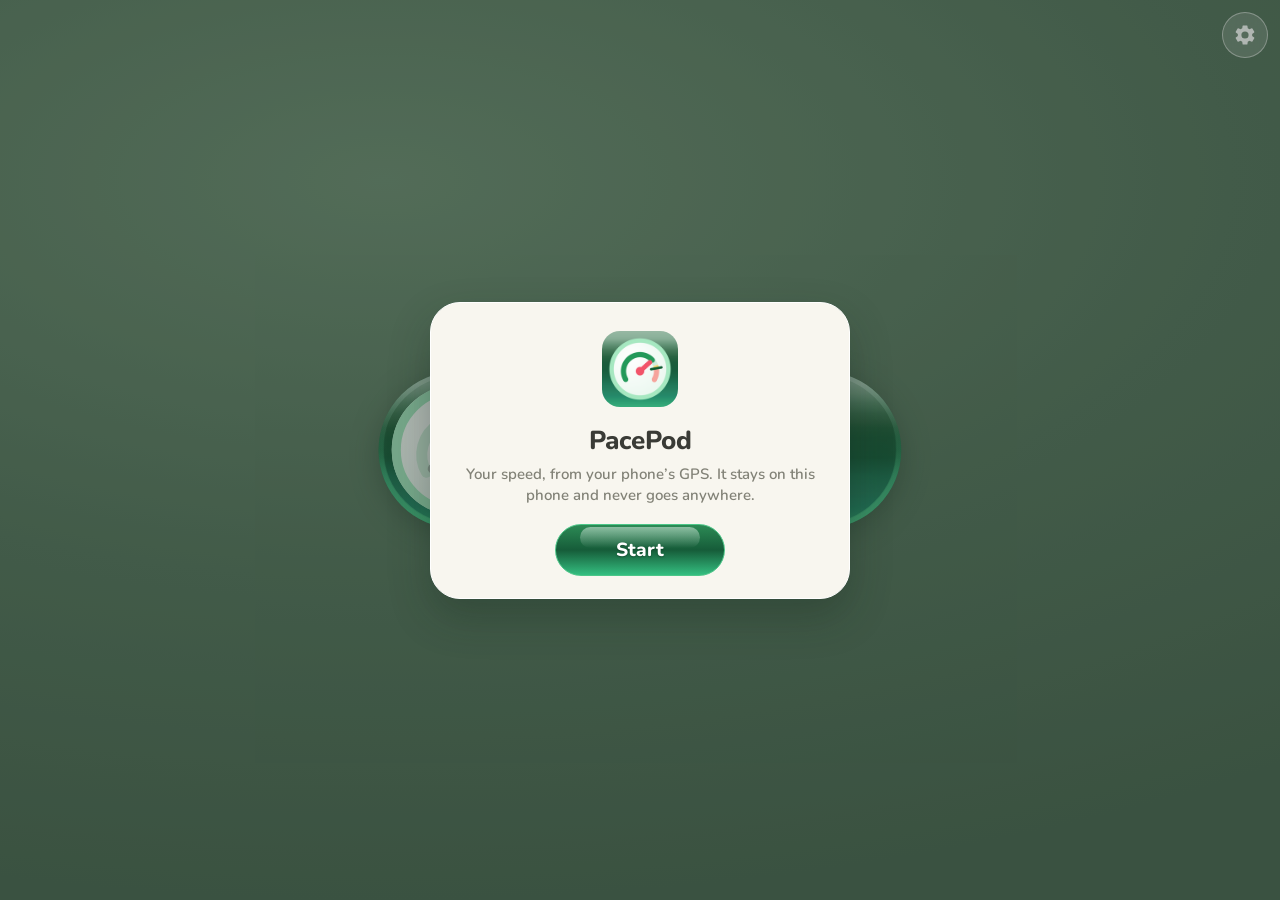
==== app/index.html @ f0c061bb "PacePod 1.0.0: download page and web version The download page for the Android app, and the web vers" ====
<!doctype html>
<html lang="en">
<head>
  <meta charset="utf-8">
  <meta name="viewport" content="width=device-width, initial-scale=1, viewport-fit=cover, user-scalable=no">
  <title>PacePod</title>
  <meta name="description" content="A little speedometer pill for riding with Pikmin Bloom.">
  <meta name="theme-color" content="#56735D">
  <meta name="apple-mobile-web-app-capable" content="yes">
  <meta name="mobile-web-app-capable" content="yes">
  <meta name="apple-mobile-web-app-status-bar-style" content="black-translucent">
  <meta name="apple-mobile-web-app-title" content="PacePod">
  <link rel="manifest" href="manifest.webmanifest">
  <link rel="icon" href="favicon.png">
  <link rel="apple-touch-icon" href="apple-touch-icon.png">
  <link rel="preconnect" href="https://fonts.googleapis.com">
  <link rel="preconnect" href="https://fonts.gstatic.com" crossorigin>
  <link rel="stylesheet" href="https://fonts.googleapis.com/css2?family=Nunito:wght@600;700;800&display=swap">
  <link rel="stylesheet" href="app.css">
</head>
<body>
  <main class="stage">
    <canvas id="pill" role="img" aria-label="Speed"></canvas>
    <p id="status" class="status" hidden></p>
  </main>

  <button id="gear" class="gear" aria-label="Settings">
    <svg viewBox="0 0 24 24" aria-hidden="true"><path d="M19.14 12.94a7.07 7.07 0 0 0 .06-.94 7.07 7.07 0 0 0-.06-.94l2.03-1.58a.49.49 0 0 0 .12-.62l-1.92-3.32a.49.49 0 0 0-.59-.22l-2.39.96a7.03 7.03 0 0 0-1.63-.94l-.36-2.54a.48.48 0 0 0-.48-.4h-3.84a.48.48 0 0 0-.48.4l-.36 2.54c-.59.24-1.13.56-1.63.94l-2.39-.96a.49.49 0 0 0-.59.22L2.71 8.86a.48.48 0 0 0 .12.62l2.03 1.58a7.4 7.4 0 0 0 0 1.88l-2.03 1.58a.49.49 0 0 0-.12.62l1.92 3.32c.12.22.37.29.59.22l2.39-.96c.5.38 1.04.7 1.63.94l.36 2.54c.05.24.25.4.48.4h3.84c.24 0 .44-.16.48-.4l.36-2.54a7.03 7.03 0 0 0 1.63-.94l2.39.96c.22.08.47 0 .59-.22l1.92-3.32a.49.49 0 0 0-.12-.62l-2.03-1.58ZM12 15.6A3.6 3.6 0 1 1 12 8.4a3.6 3.6 0 0 1 0 7.2Z"/></svg>
  </button>

  <!-- First tap: Safari only asks for location, plays sound and keeps the screen on after one. -->
  <div id="start" class="overlay">
    <div class="card start-card">
      <img src="apple-touch-icon.png" alt="" class="start-icon">
      <h1>PacePod</h1>
      <p>Your speed, from your phone’s GPS. It stays on this phone and never goes anywhere.</p>
      <button id="startButton" class="green big">Start</button>
      <p id="homeHint" class="hint" hidden>Tip: tap <b>Share</b>, then <b>Add to Home Screen</b>, to open it full screen like an app.</p>
    </div>
  </div>

  <div id="sheet" class="overlay" hidden>
    <div class="card sheet-card" role="dialog" aria-label="Settings">
      <div class="row title-row"><h2>Speed</h2></div>
      <div class="box">
        <div class="row">
          <span class="label">Top speed</span>
          <button class="round" id="limitMinus" aria-label="Lower top speed">−</button>
          <span class="value" id="limitValue"></span>
          <button class="round" id="limitPlus" aria-label="Raise top speed">+</button>
        </div>
        <div class="row" id="warnRow">
          <span class="label">Yellow at<small id="warnHint"></small></span>
          <button class="round" id="warnMinus" aria-label="Turn yellow sooner">−</button>
          <span class="value" id="warnValue"></span>
          <button class="round" id="warnPlus" aria-label="Turn yellow later">+</button>
        </div>
      </div>
      <div class="box">
        <div class="row">
          <span class="label">Units</span>
          <div class="seg" data-key="kmh"><button data-v="false">mph</button><button data-v="true">km/h</button></div>
        </div>
        <div class="row">
          <span class="label">Decimals</span>
          <div class="seg" data-key="decimals"><button data-v="0">0</button><button data-v="1">0.0</button><button data-v="2">0.00</button></div>
        </div>
      </div>

      <div class="row title-row">
        <h2>Speed alerts</h2>
        <div class="seg" data-key="alerts"><button data-v="false">Off</button><button data-v="true">On</button></div>
      </div>
      <p id="needSpeed" class="note">Set a top speed, or a too-slow speed, for alerts to go by.</p>
      <div class="box">
        <div class="row" id="withRow">
          <span class="label">Alert with</span>
          <div class="seg" data-key="alertWith"><button data-v="buzz">Buzz</button><button data-v="sound">Sound</button><button data-v="both">Both</button></div>
        </div>
        <h3>Too fast</h3>
        <div class="row" id="fastSoundRow">
          <span class="label">Sound</span>
          <select id="fastSound" class="soft" aria-label="Too-fast sound"></select>
        </div>
        <div class="row">
          <span class="label">Also at yellow</span>
          <div class="seg" data-key="atYellow"><button data-v="false">Off</button><button data-v="true">On</button></div>
        </div>
        <h3>Too slow</h3>
        <div class="row" id="fromRow">
          <span class="label">From</span>
          <button class="round" id="fromMinus" aria-label="Lower the slow zone's start">−</button>
          <span class="value" id="fromValue"></span>
          <button class="round" id="fromPlus" aria-label="Raise the slow zone's start">+</button>
        </div>
        <div class="row">
          <span class="label">Up to</span>
          <button class="round" id="slowMinus" aria-label="Lower the too-slow speed">−</button>
          <span class="value" id="slowValue"></span>
          <button class="round" id="slowPlus" aria-label="Raise the too-slow speed">+</button>
        </div>
        <div class="row" id="slowSoundRow">
          <span class="label">Sound</span>
          <select id="slowSound" class="soft" aria-label="Too-slow sound"></select>
        </div>
      </div>
      <div class="done-row"><button id="done" class="green">Done</button></div>
    </div>
  </div>

  <script src="app.js"></script>
</body>
</html>
---- app/app.css ----
/* PacePod on the web: the pill on Pikmin Bloom's grass green, and the app's cream cards and glossy green buttons. */
:root {
  --cream: #f8f6ef;
  --cream-dark: #ede9dd;
  --track: #e4dfd1;
  --ink: #3a3b36;
  --muted: #828277;
  --amber: #c27a00;
  --grass: #56735d;
  --font: Nunito, "SF Pro Rounded", ui-rounded, system-ui, sans-serif;
}

* {
  box-sizing: border-box;
  -webkit-tap-highlight-color: transparent;
}

html,
body {
  margin: 0;
  height: 100%;
}

body {
  background: radial-gradient(120% 80% at 30% 20%, #6f8d74 0%, var(--grass) 55%, #4a6551 100%) fixed var(--grass);
  color: #fff;
  font-family: var(--font);
  overflow: hidden;
  user-select: none;
  -webkit-user-select: none;
}

.stage {
  position: fixed;
  inset: 0;
  display: flex;
  flex-direction: column;
  align-items: center;
  justify-content: center;
  gap: 18px;
  padding: env(safe-area-inset-top) 16px env(safe-area-inset-bottom);
}

#pill {
  display: block;
  max-width: 100%;
  filter: drop-shadow(0 6px 14px rgba(20, 40, 28, 0.35));
}

.status {
  max-width: 340px;
  margin: 0;
  text-align: center;
  font-weight: 700;
  font-size: 15px;
  line-height: 1.35;
  color: rgba(255, 255, 255, 0.86);
}

.gear {
  position: fixed;
  top: calc(env(safe-area-inset-top) + 12px);
  right: calc(env(safe-area-inset-right) + 12px);
  width: 46px;
  height: 46px;
  border: 1.5px solid rgba(255, 255, 255, 0.55);
  border-radius: 50%;
  background: rgba(255, 255, 255, 0.18);
  display: grid;
  place-items: center;
  z-index: 1;
  cursor: pointer;
  backdrop-filter: blur(6px);
  -webkit-backdrop-filter: blur(6px);
}

.gear svg {
  width: 24px;
  height: 24px;
  fill: #fff;
}

.overlay {
  position: fixed;
  inset: 0;
  display: flex;
  align-items: center;
  justify-content: center;
  padding: calc(env(safe-area-inset-top) + 12px) 12px calc(env(safe-area-inset-bottom) + 12px);
  background: rgba(30, 48, 36, 0.35);
  overflow-y: auto;
  z-index: 2;
}

[hidden] {
  display: none !important;
}

.card {
  width: 100%;
  max-width: 420px;
  margin: auto;
  background: var(--cream);
  border: 1.5px solid #fff;
  border-radius: 30px;
  color: var(--ink);
  box-shadow: 0 18px 40px rgba(20, 40, 28, 0.3);
}

.start-card {
  padding: 28px 24px 22px;
  text-align: center;
}

.start-icon {
  width: 76px;
  height: 76px;
  border-radius: 18px;
}

.start-card h1 {
  margin: 10px 0 6px;
  font-size: 26px;
  font-weight: 800;
}

.start-card p {
  margin: 0 0 18px;
  font-weight: 600;
  font-size: 15px;
  line-height: 1.4;
  color: var(--muted);
}

.start-card .hint {
  margin: 16px 0 0;
  font-size: 13px;
}

.sheet-card {
  padding: 14px 16px 14px 20px;
}

h2 {
  margin: 0;
  flex: 1;
  font-size: 22px;
  font-weight: 800;
}

h3 {
  margin: 6px 0 0;
  font-size: 16px;
  font-weight: 800;
}

.box {
  margin-top: 6px;
  padding: 4px 8px 4px 14px;
  background: var(--cream-dark);
  border-radius: 20px;
}

.row {
  display: flex;
  align-items: center;
  gap: 6px;
  min-height: 46px;
}

.title-row {
  margin-top: 6px;
}

.row.faded {
  opacity: 0.45;
}

.label {
  flex: 1;
  font-weight: 700;
  font-size: 15px;
}

.label small {
  display: block;
  font-weight: 600;
  font-size: 12px;
  color: var(--muted);
}

.value {
  width: 76px;
  text-align: center;
  font-weight: 800;
  font-size: 15px;
}

.note {
  margin: 4px 0 0;
  font-weight: 800;
  font-size: 13px;
  color: var(--amber);
}

button {
  font-family: var(--font);
  font-weight: 800;
  cursor: pointer;
}

/* Pikmin Bloom's green bubble button: bright rim, dark middle, a teal glow from the bottom and a gloss on top. */
.green,
.round,
.seg button.on {
  position: relative;
  border: 1.5px solid #4cc688;
  background: linear-gradient(#2c8a55, #165c39 50%, #34be80);
  color: #fff;
  text-shadow: 0 1px 1.5px rgba(6, 42, 23, 0.5);
}

.green::after,
.round::after,
.seg button.on::after {
  content: "";
  position: absolute;
  left: 14%;
  right: 14%;
  top: 2px;
  height: 42%;
  border-radius: 100px;
  background: linear-gradient(rgba(255, 255, 255, 0.46), rgba(255, 255, 255, 0));
  pointer-events: none;
}

.green {
  height: 44px;
  padding: 0 26px;
  border-radius: 100px;
  font-size: 17px;
}

.green.big {
  height: 52px;
  min-width: 170px;
  font-size: 19px;
}

.round {
  flex: none;
  width: 42px;
  height: 42px;
  border-radius: 50%;
  font-size: 22px;
  line-height: 1;
  touch-action: none;
}

.round.pressed,
.green:active {
  filter: brightness(1.12);
}

.seg {
  display: flex;
  height: 38px;
  padding: 3px;
  border-radius: 100px;
  background: var(--track);
}

.seg button {
  min-width: 42px;
  padding: 0 11px;
  border: 1.5px solid transparent;
  border-radius: 100px;
  background: transparent;
  color: var(--ink);
  font-size: 15px;
}

select.soft {
  height: 38px;
  max-width: 200px;
  padding: 0 34px 0 16px;
  border: none;
  border-radius: 100px;
  background: var(--track) url("data:image/svg+xml,%3Csvg xmlns='http://www.w3.org/2000/svg' viewBox='0 0 10 6'%3E%3Cpath d='M0 0h10L5 6z' fill='%233a3b36'/%3E%3C/svg%3E") no-repeat right 14px center / 10px 6px;
  color: var(--ink);
  font-family: var(--font);
  font-weight: 800;
  font-size: 15px;
  appearance: none;
  -webkit-appearance: none;
}

.done-row {
  display: flex;
  justify-content: flex-end;
  margin-top: 10px;
}
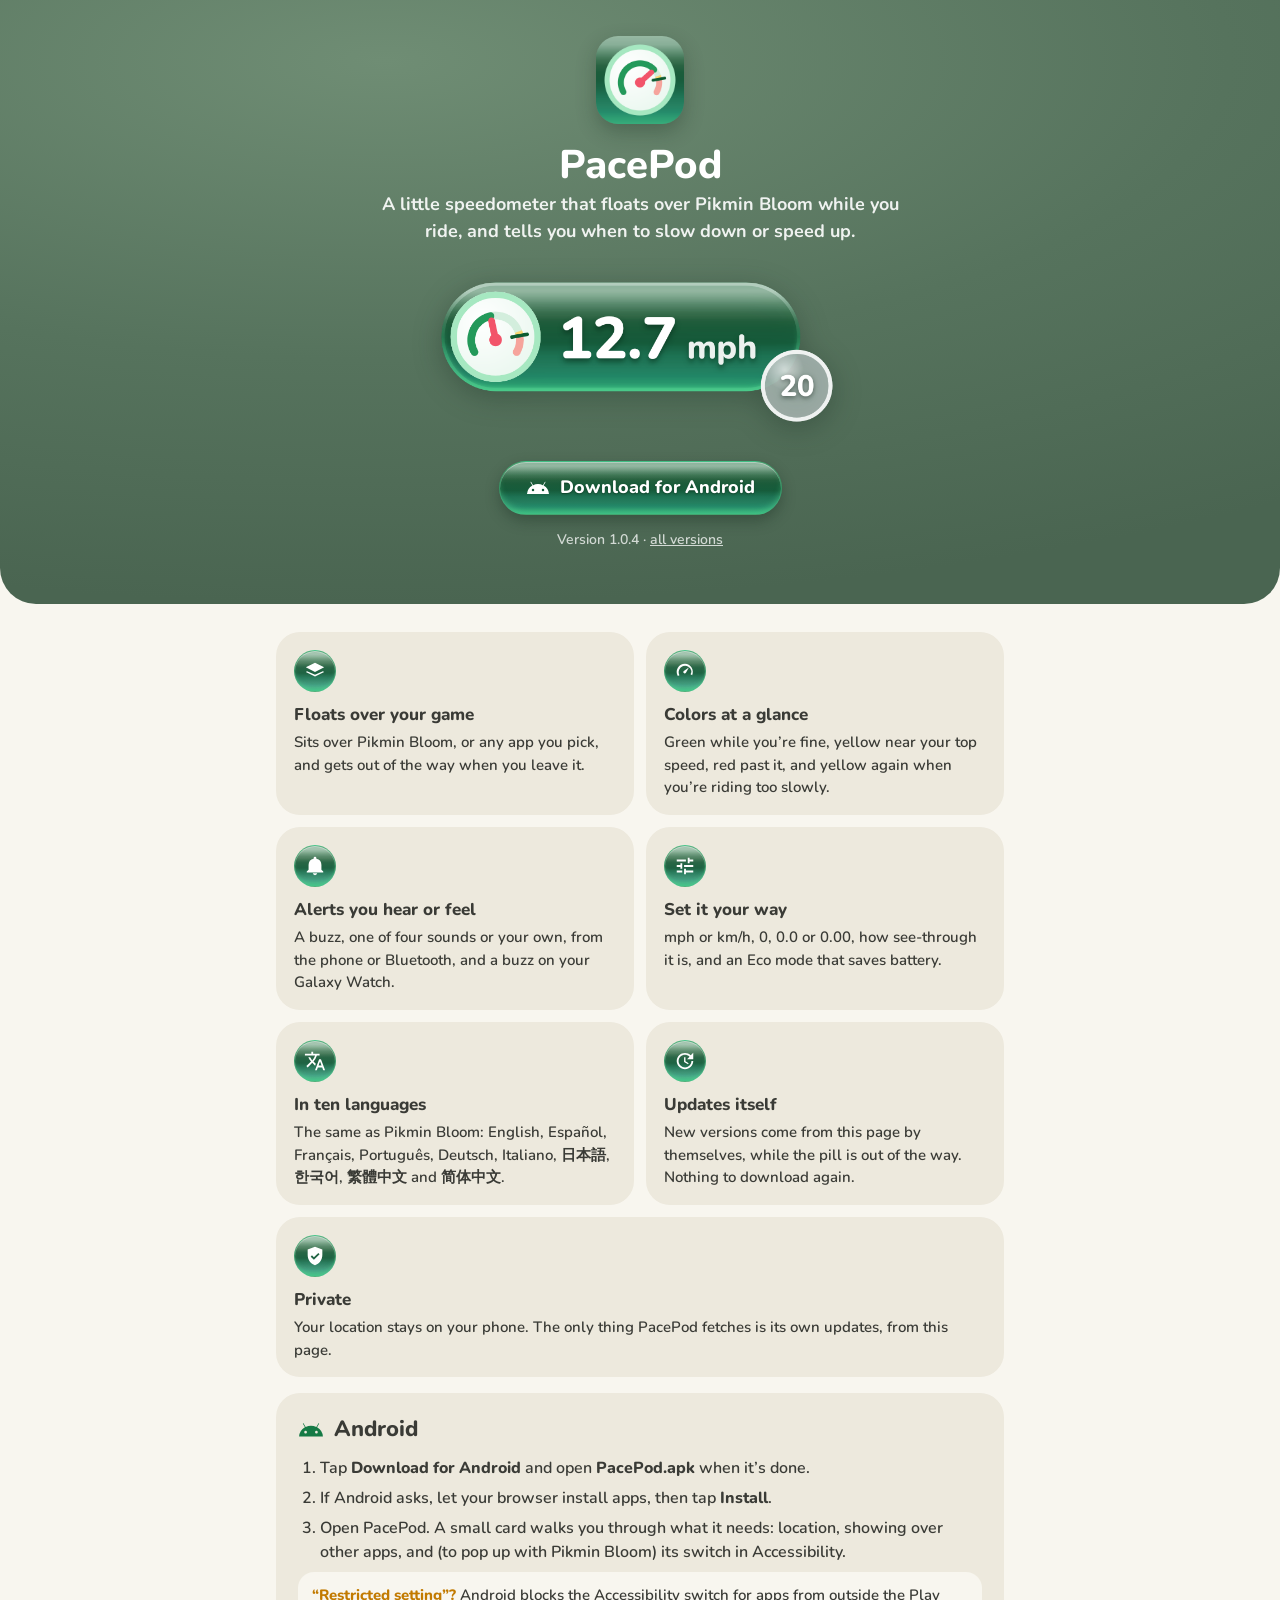
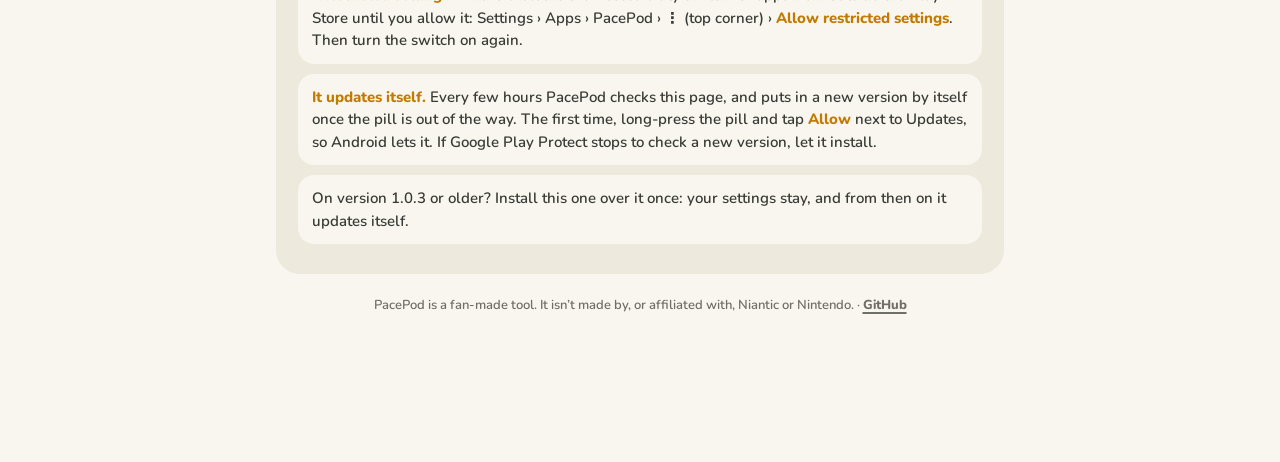
==== commit 30da5d45: "Android only: retire the iPhone web version The page offers just the Android download. app/ is now a" ====
--- a/app/index.html
+++ b/app/index.html
@@ -1,113 +1,16 @@
 <!doctype html>
+<!-- The iPhone web version was retired on 2026-11-11 (PacePod is Android only). An old Home Screen icon, or the web
+     version still open on a phone, lands on the download page instead: its update check sees a new version here. -->
 <html lang="en">
 <head>
   <meta charset="utf-8">
-  <meta name="viewport" content="width=device-width, initial-scale=1, viewport-fit=cover, user-scalable=no">
+  <meta name="viewport" content="width=device-width, initial-scale=1">
+  <meta name="pacepod-version" content="retired">
+  <meta http-equiv="refresh" content="0; url=../">
   <title>PacePod</title>
-  <meta name="description" content="A little speedometer pill for riding with Pikmin Bloom.">
-  <meta name="theme-color" content="#56735D">
-  <meta name="apple-mobile-web-app-capable" content="yes">
-  <meta name="mobile-web-app-capable" content="yes">
-  <meta name="apple-mobile-web-app-status-bar-style" content="black-translucent">
-  <meta name="apple-mobile-web-app-title" content="PacePod">
-  <link rel="manifest" href="manifest.webmanifest">
-  <link rel="icon" href="favicon.png">
-  <link rel="apple-touch-icon" href="apple-touch-icon.png">
-  <link rel="preconnect" href="https://fonts.googleapis.com">
-  <link rel="preconnect" href="https://fonts.gstatic.com" crossorigin>
-  <link rel="stylesheet" href="https://fonts.googleapis.com/css2?family=Nunito:wght@600;700;800&display=swap">
-  <link rel="stylesheet" href="app.css">
+  <link rel="canonical" href="https://howzit5217.github.io/pacepod/">
 </head>
 <body>
-  <main class="stage">
-    <canvas id="pill" role="img" aria-label="Speed"></canvas>
-    <p id="status" class="status" hidden></p>
-  </main>
-
-  <button id="gear" class="gear" aria-label="Settings">
-    <svg viewBox="0 0 24 24" aria-hidden="true"><path d="M19.14 12.94a7.07 7.07 0 0 0 .06-.94 7.07 7.07 0 0 0-.06-.94l2.03-1.58a.49.49 0 0 0 .12-.62l-1.92-3.32a.49.49 0 0 0-.59-.22l-2.39.96a7.03 7.03 0 0 0-1.63-.94l-.36-2.54a.48.48 0 0 0-.48-.4h-3.84a.48.48 0 0 0-.48.4l-.36 2.54c-.59.24-1.13.56-1.63.94l-2.39-.96a.49.49 0 0 0-.59.22L2.71 8.86a.48.48 0 0 0 .12.62l2.03 1.58a7.4 7.4 0 0 0 0 1.88l-2.03 1.58a.49.49 0 0 0-.12.62l1.92 3.32c.12.22.37.29.59.22l2.39-.96c.5.38 1.04.7 1.63.94l.36 2.54c.05.24.25.4.48.4h3.84c.24 0 .44-.16.48-.4l.36-2.54a7.03 7.03 0 0 0 1.63-.94l2.39.96c.22.08.47 0 .59-.22l1.92-3.32a.49.49 0 0 0-.12-.62l-2.03-1.58ZM12 15.6A3.6 3.6 0 1 1 12 8.4a3.6 3.6 0 0 1 0 7.2Z"/></svg>
-  </button>
-
-  <!-- First tap: Safari only asks for location, plays sound and keeps the screen on after one. -->
-  <div id="start" class="overlay">
-    <div class="card start-card">
-      <img src="apple-touch-icon.png" alt="" class="start-icon">
-      <h1>PacePod</h1>
-      <p>Your speed, from your phone’s GPS. It stays on this phone and never goes anywhere.</p>
-      <button id="startButton" class="green big">Start</button>
-      <p id="homeHint" class="hint" hidden>Tip: tap <b>Share</b>, then <b>Add to Home Screen</b>, to open it full screen like an app.</p>
-    </div>
-  </div>
-
-  <div id="sheet" class="overlay" hidden>
-    <div class="card sheet-card" role="dialog" aria-label="Settings">
-      <div class="row title-row"><h2>Speed</h2></div>
-      <div class="box">
-        <div class="row">
-          <span class="label">Top speed</span>
-          <button class="round" id="limitMinus" aria-label="Lower top speed">−</button>
-          <span class="value" id="limitValue"></span>
-          <button class="round" id="limitPlus" aria-label="Raise top speed">+</button>
-        </div>
-        <div class="row" id="warnRow">
-          <span class="label">Yellow at<small id="warnHint"></small></span>
-          <button class="round" id="warnMinus" aria-label="Turn yellow sooner">−</button>
-          <span class="value" id="warnValue"></span>
-          <button class="round" id="warnPlus" aria-label="Turn yellow later">+</button>
-        </div>
-      </div>
-      <div class="box">
-        <div class="row">
-          <span class="label">Units</span>
-          <div class="seg" data-key="kmh"><button data-v="false">mph</button><button data-v="true">km/h</button></div>
-        </div>
-        <div class="row">
-          <span class="label">Decimals</span>
-          <div class="seg" data-key="decimals"><button data-v="0">0</button><button data-v="1">0.0</button><button data-v="2">0.00</button></div>
-        </div>
-      </div>
-
-      <div class="row title-row">
-        <h2>Speed alerts</h2>
-        <div class="seg" data-key="alerts"><button data-v="false">Off</button><button data-v="true">On</button></div>
-      </div>
-      <p id="needSpeed" class="note">Set a top speed, or a too-slow speed, for alerts to go by.</p>
-      <div class="box">
-        <div class="row" id="withRow">
-          <span class="label">Alert with</span>
-          <div class="seg" data-key="alertWith"><button data-v="buzz">Buzz</button><button data-v="sound">Sound</button><button data-v="both">Both</button></div>
-        </div>
-        <h3>Too fast</h3>
-        <div class="row" id="fastSoundRow">
-          <span class="label">Sound</span>
-          <select id="fastSound" class="soft" aria-label="Too-fast sound"></select>
-        </div>
-        <div class="row">
-          <span class="label">Also at yellow</span>
-          <div class="seg" data-key="atYellow"><button data-v="false">Off</button><button data-v="true">On</button></div>
-        </div>
-        <h3>Too slow</h3>
-        <div class="row" id="fromRow">
-          <span class="label">From</span>
-          <button class="round" id="fromMinus" aria-label="Lower the slow zone's start">−</button>
-          <span class="value" id="fromValue"></span>
-          <button class="round" id="fromPlus" aria-label="Raise the slow zone's start">+</button>
-        </div>
-        <div class="row">
-          <span class="label">Up to</span>
-          <button class="round" id="slowMinus" aria-label="Lower the too-slow speed">−</button>
-          <span class="value" id="slowValue"></span>
-          <button class="round" id="slowPlus" aria-label="Raise the too-slow speed">+</button>
-        </div>
-        <div class="row" id="slowSoundRow">
-          <span class="label">Sound</span>
-          <select id="slowSound" class="soft" aria-label="Too-slow sound"></select>
-        </div>
-      </div>
-      <div class="done-row"><button id="done" class="green">Done</button></div>
-    </div>
-  </div>
-
-  <script src="app.js"></script>
+  <p><a href="../">PacePod is now on Android only. Get it here.</a></p>
 </body>
 </html>
